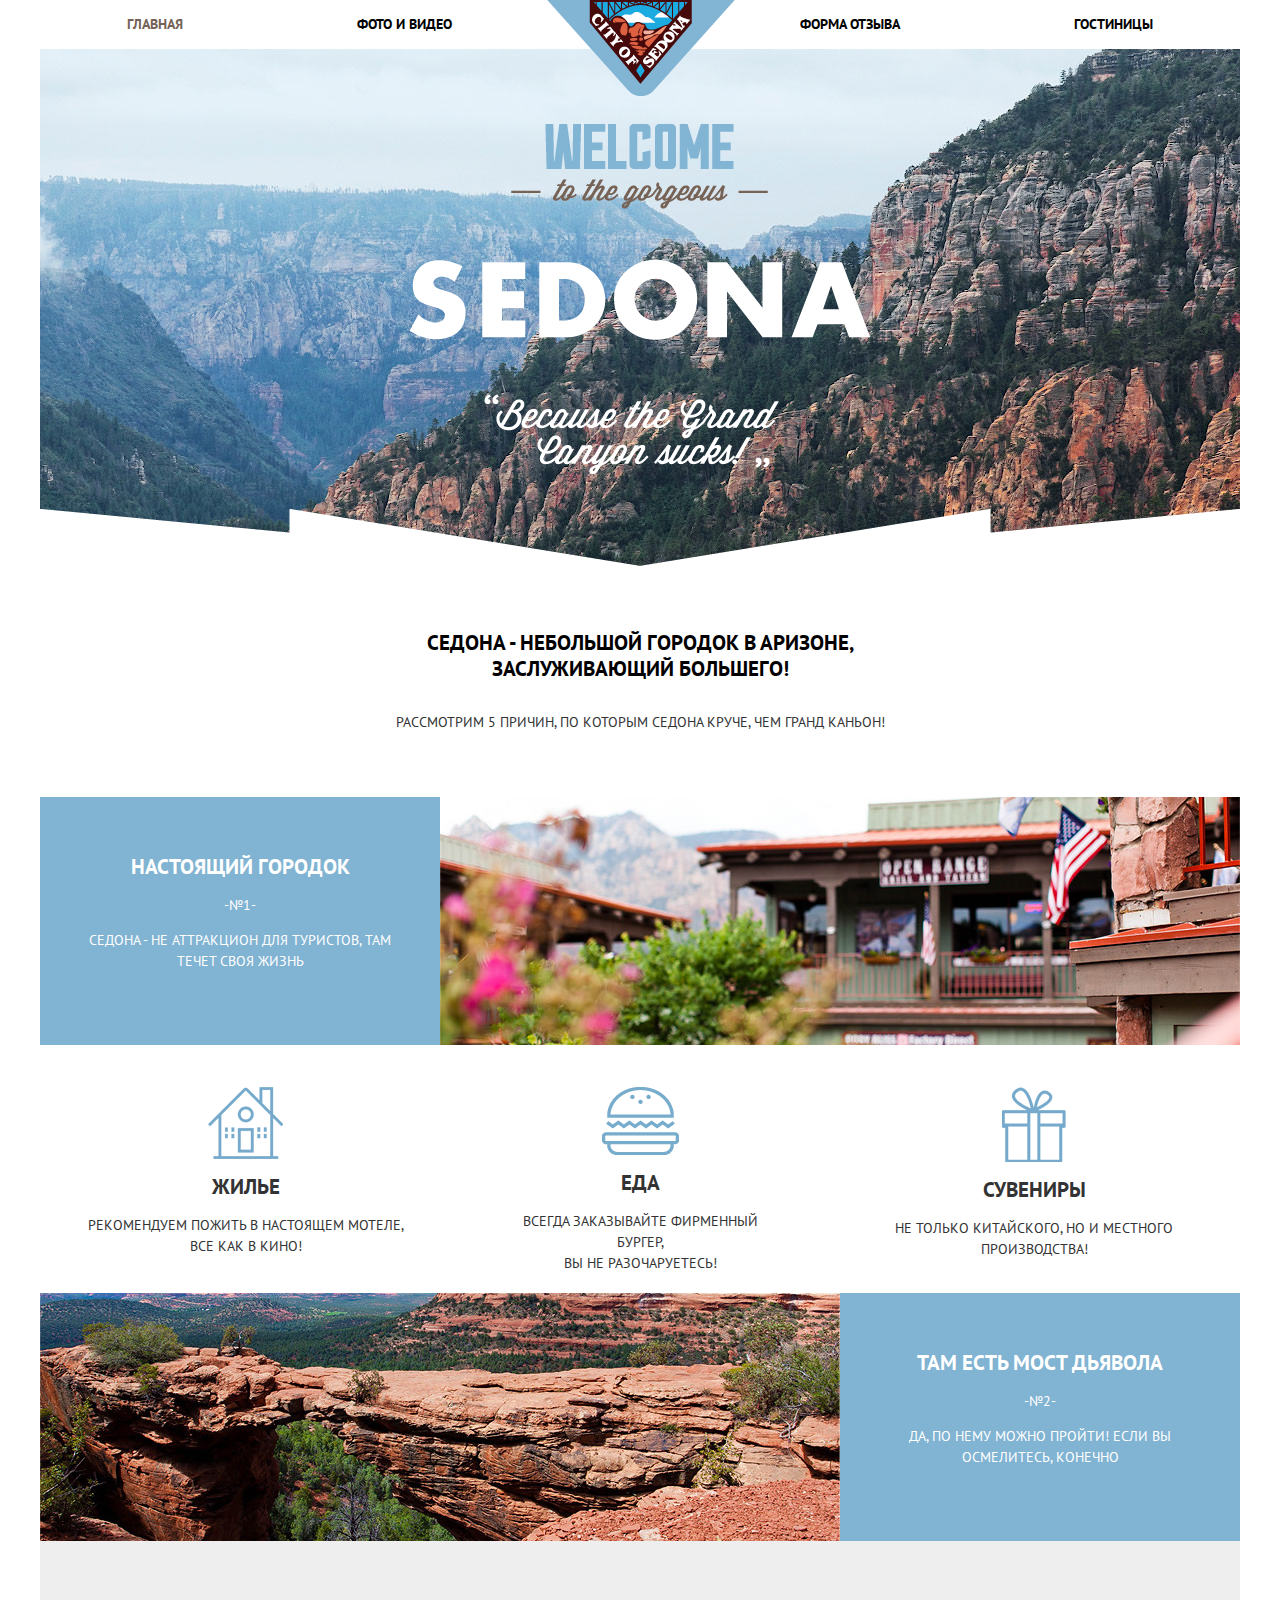
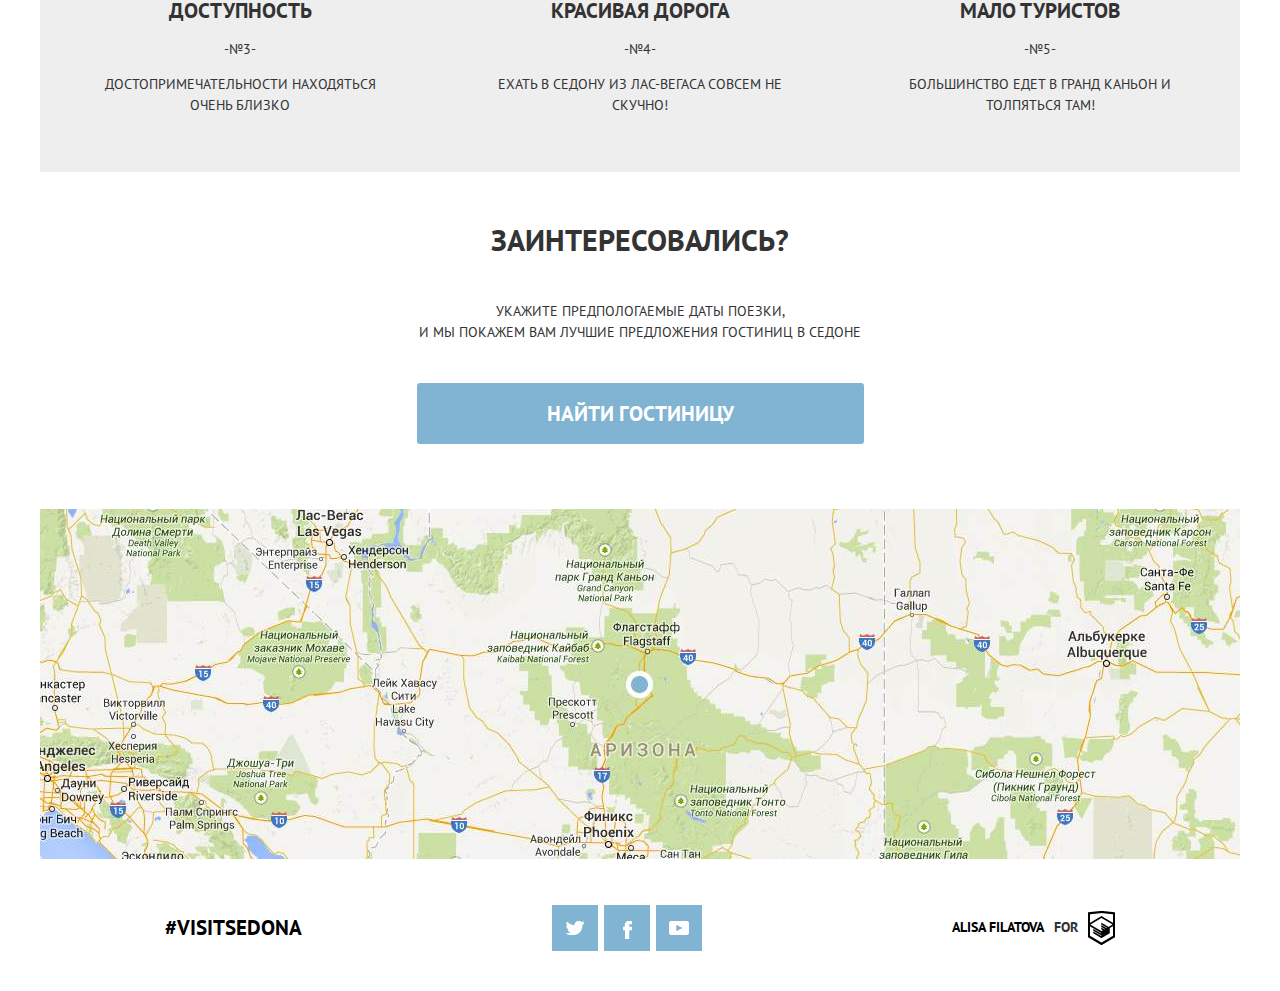
==== index.html @ b8dcd176 "Initial commit" ====
<!DOCTYPE html>
<html lang="ru">
<head>
    <meta charset="utf-8">
    <meta name="viewport" content="width=device-width, initial-scale=1">

    <link rel="stylesheet" href="css/normalize.css">
    <link rel="stylesheet" href="css/index.css">
    <title>Sedona</title>
</head>
<body>
    <header class="page-header container">

        <nav class="main-nav">
            
            <button class="toggle toggle_close-bar" type="button"></button>
            <button class="toggle toggle_open-bar" type="button"></button>
            
            
            <div class="main-nav__wrapper">
                <ul class="main-nav__items">
                    <li class="main-nav__item">
                        <a href="index.html#" class="main-nav__link main-nav__link_active">Главная</a>
                    </li>
                    <li class="main-nav__item">
                        <a href="photo-video.html#" class="main-nav__link">
                        Фото и видео</a>
                    </li>
                    <li class="main-nav__item main-nav__item_logo">
                        <a href="index.html#" class="main-nav__link main-nav__link_logo">
                            <picture>
                                <source 
                                    media="(max-width:768px)" 
                                    srcset="img/logotype-tablet.png"
                                >
                                <img 
                                    class="main-nav__logo" 
                                    src="img/logotype-desktop.png" 
                                    alt="Sedona"
                                >
                            </picture>
                        </a>
                    </li>
                    <li class="main-nav__item">
                        <a href="form.html#" class="main-nav__link">Форма отзыва</a>
                    </li>
                    <li class="main-nav__item">
                        <a href="hotels.html#" class="main-nav__link">Гостиницы</a>
                    </li>
                </ul>
            </div>

        </nav>
        <section class="promo promo_index">
            <picture>
                <source 
                    media="(max-width:320px)" 
                    srcset="img/logo-mobile.png"
                >
                <source 
                    media="(max-width:768px)" 
                    srcset="img/logo-tablet.png"
                >
                <img
                    class="main-page__logo"
                    src="img/logo.png"
                    alt="Sedona"
                >
            </picture>
        </section>
    </header>
    
    <main class="main-page container">
        
        <div class="main-page__heading">
            
            <h1 class="main-page__title">
                Cедона - небольшой городок в аризоне,<br> 
                заслуживающий большего!
            </h1>
            <p class="main-page__description">
                Рассмотрим 5 причин, по которым Седона круче, 
                чем Гранд Каньон!
            </p>

        </div>

        <section class="features">
            
            <div class="features__wrapper features__wrapper_picture">
                
                <div class="features__item features__item_photo">
                    <h2 class="features__title">Настоящий городок</h2>
                    <span class="features__number">-№1-</span>
                    <p class="features__text">
                        Седона - не аттракцион для туристов, 
                        там течет своя жизнь
                    </p>
                </div>
                
                <div class="features__picture">
                    <picture>
                        <source 
                            media="(max-width:320px)" 
                            srcset="img/photo-city-mobile.jpg"
                        >
                        <source 
                            media="(max-width:768px)" 
                            srcset="img/photo-city-tablet.jpg"
                        >
                        <img 
                            src="img/photo-city.jpg" 
                            alt="Город Седона" 
                            class="features__photo" 
                        >
                    </picture>
                </div>

            </div>
            
            <div class="features__wrapper">
                <div class="features__item">
                    <i class="features__icon features__icon_home"></i>
                    <h2 class="features__title">Жилье</h2>
                    <p class="features__text">
                        Рекомендуем пожить 
                        в настоящем мотеле, 
                        все как в кино!
                    </p>
                </div>

                <div class="features__item">
                    <i class="features__icon features__icon_food"></i>
                    <h2 class="features__title">Еда</h2>
                    <p class="features__text">
                        Всегда заказывайте 
                        фирменный бургер,<br> 
                        вы не разочаруетесь!
                    </p>
                </div>

                <div class="features__item">
                    <i class="features__icon features__icon_suvenire"></i>
                    <h2 class="features__title">Сувениры</h2>
                    <p class="features__text">
                        Не только китайского,
                        но и местного производства!
                    </p>
                </div>
            </div>

            <div class="features__wrapper features__wrapper_picture">
                <div class="features__picture">
                    <picture>
                        <source 
                            media="(max-width:320px)" 
                            srcset="img/photo-bridge-mobile.jpg"
                        >
                        <source 
                            media="(max-width:768px)" 
                            srcset="img/photo-bridge-tablet.jpg"
                        >
                        <img 
                            src="img/photo-bridge.jpg" 
                            alt="Мост Дьявола" 
                            class="features__photo" 
                        >
                    </picture>
                </div>

                <div class="features__item features__item_photo">
                    <h2 class="features__title">
                        Там есть мост дьявола
                    </h2>
                    <span class="features__number">-№2-</span>
                    <p class="features__text">
                        Да, по нему можно пройти!
                        Если вы осмелитесь, конечно
                    </p>
                </div>
            </div>

            <div class="features__wrapper features__wrapper_bottom">
                <div class="features__item">
                    <h2 class="features__title">
                        Доступность
                    </h2>
                    <span class="features__number">-№3-</span>
                    <p class="features__text">
                        Достопримечательности
                        находяться очень близко
                    </p>
                </div>

                <div class="features__item">
                    <h2 class="features__title">
                        Красивая дорога
                    </h2>
                    <span class="features__number">-№4-</span>
                    <p class="features__text">
                        Ехать в Седону из Лас-Вегаса 
                        совсем не скучно!
                    </p>
                </div>

                <div class="features__item">
                    <h2 class="features__title">
                        Мало туристов
                    </h2>
                    <span class="features__number">-№5-</span>
                    <p class="features__text">
                        Большинство едет в Гранд Каньон 
                        и толпяться там!
                    </p>
                </div>
            </div>
        </section>

        <section class="search-hotel">
            <div class="search-hotel__wrapper">
                <h3 class="search-hotel__title">Заинтересовались?</h3>
                <p class="search-hotel__text">
                    Укажите предпологаемые даты поезки,<br>
                    и мы покажем вам лучшие предложения 
                    гостиниц в Седоне
                </p>
                <a href="hotels.html#" class="btn search-hotel__btn">Найти гостиницу</a>
            </div>
        </section>

        <section class="map">
            <iframe class="google-map" src="https://www.google.com/maps/embed?pb=!1m18!1m12!1m3!1d349398.02219694364!2d-111.99838605877922!3d34.8019179058495!2m3!1f0!2f0!3f0!3m2!1i1024!2i768!4f13.1!3m3!1m2!1s0x872da132f942b00d%3A0x5548c523fa6c8efd!2z0KHQtdC00L7QvdCwLCDQkNGA0LjQt9C-0L3QsCA4NjMzNiwg0KHQqNCQ!5e0!3m2!1sru!2sru!4v1491393679268" width="1200" height="350" frameborder="0" allowfullscreen>
            </iframe>
        </section>

    </main>
    
    <footer class="footer container">
        <div class="footer__wrapper">
            
            <a href="#" class="base-link footer__hashtag">#visitsedona</a>
            
            <div class="social-btn-wrapper">
                <a href="#" class="social-btn"> 
                    <i class="social-btn__icon social-btn__icon_twitter"></i>
                </a>
                <a href="#" class="social-btn ">
                    <i class="social-btn__icon social-btn__icon_facebook"></i>
                </a>
                <a href="#" class="social-btn">
                    <i class="social-btn__icon social-btn__icon_youtube"></i>
                </a>
            </div>

            <div class="copyright">
                <a class="copyright__link base-link" href="http://alicedesign.ru/">
                   Alisa Filatova
                </a> 
                for 
                <a class="copyright__logo-academy" href="https://htmlacademy.ru/"></a>
            </div>
        </div>
    </footer>
    
    <script src="js/main-nav.js"></script>

</body>
</html>
---- css/index.css ----
@font-face {
  font-family: 'PT Sans', sans-serif;
  src: url('https://fonts.googleapis.com/css?family=PT+Sans:400,700&subset=cyrillic,cyrillic-ext');
  font-weight: 400, 700;
  font-style: normal;
}
/* pt-sans-regular - latin_cyrillic_cyrillic-ext */
@font-face {
  font-family: 'PT Sans';
  font-style: normal;
  font-weight: 400;
  src: url('../fonts/pt-sans-v8-latin_cyrillic_cyrillic-ext-regular.eot');
  /* IE9 Compat Modes */
  src: local('PT Sans'), local('PTSans-Regular'), url('../fonts/pt-sans-v8-latin_cyrillic_cyrillic-ext-regular.eot?#iefix') format('embedded-opentype'), /* IE6-IE8 */ url('../fonts/pt-sans-v8-latin_cyrillic_cyrillic-ext-regular.woff2') format('woff2'), /* Super Modern Browsers */ url('../fonts/pt-sans-v8-latin_cyrillic_cyrillic-ext-regular.woff') format('woff'), /* Modern Browsers */ url('../fonts/pt-sans-v8-latin_cyrillic_cyrillic-ext-regular.ttf') format('truetype'), /* Safari, Android, iOS */ url('../fonts/pt-sans-v8-latin_cyrillic_cyrillic-ext-regular.svg#PTSans') format('svg');
  /* Legacy iOS */
}
/* pt-sans-700 - latin_cyrillic_cyrillic-ext */
@font-face {
  font-family: 'PT Sans';
  font-style: normal;
  font-weight: 700;
  src: url('../fonts/pt-sans-v8-latin_cyrillic_cyrillic-ext-700.eot');
  /* IE9 Compat Modes */
  src: local('PT Sans Bold'), local('PTSans-Bold'), url('../fonts/pt-sans-v8-latin_cyrillic_cyrillic-ext-700.eot?#iefix') format('embedded-opentype'), /* IE6-IE8 */ url('../fonts/pt-sans-v8-latin_cyrillic_cyrillic-ext-700.woff2') format('woff2'), /* Super Modern Browsers */ url('../fonts/pt-sans-v8-latin_cyrillic_cyrillic-ext-700.woff') format('woff'), /* Modern Browsers */ url('../fonts/pt-sans-v8-latin_cyrillic_cyrillic-ext-700.ttf') format('truetype'), /* Safari, Android, iOS */ url('../fonts/pt-sans-v8-latin_cyrillic_cyrillic-ext-700.svg#PTSans') format('svg');
  /* Legacy iOS */
}
@font-face {
  font-family: 'PT Sans Narrow', sans-serif;
  src: url('https://fonts.googleapis.com/css?family=PT+Sans+Narrow:400,700&subset=cyrillic,cyrillic-ext');
  font-weight: 400, 700;
  font-style: normal;
}
/* pt-sans-narrow-regular - latin_cyrillic_cyrillic-ext */
@font-face {
  font-family: 'PT Sans Narrow';
  font-style: normal;
  font-weight: 400;
  src: url('../fonts/pt-sans-narrow-v7-latin_cyrillic_cyrillic-ext-regular.eot');
  /* IE9 Compat Modes */
  src: local('PT Sans Narrow'), local('PTSans-Narrow'), url('../fonts/pt-sans-narrow-v7-latin_cyrillic_cyrillic-ext-regular.eot?#iefix') format('embedded-opentype'), /* IE6-IE8 */ url('../fonts/pt-sans-narrow-v7-latin_cyrillic_cyrillic-ext-regular.woff2') format('woff2'), /* Super Modern Browsers */ url('../fonts/pt-sans-narrow-v7-latin_cyrillic_cyrillic-ext-regular.woff') format('woff'), /* Modern Browsers */ url('../fonts/pt-sans-narrow-v7-latin_cyrillic_cyrillic-ext-regular.ttf') format('truetype'), /* Safari, Android, iOS */ url('../fonts/pt-sans-narrow-v7-latin_cyrillic_cyrillic-ext-regular.svg#PTSansNarrow') format('svg');
  /* Legacy iOS */
}
/* pt-sans-narrow-700 - latin_cyrillic_cyrillic-ext */
@font-face {
  font-family: 'PT Sans Narrow';
  font-style: normal;
  font-weight: 700;
  src: url('../fonts/pt-sans-narrow-v7-latin_cyrillic_cyrillic-ext-700.eot');
  /* IE9 Compat Modes */
  src: local('PT Sans Narrow Bold'), local('PTSans-NarrowBold'), url('../fonts/pt-sans-narrow-v7-latin_cyrillic_cyrillic-ext-700.eot?#iefix') format('embedded-opentype'), /* IE6-IE8 */ url('../fonts/pt-sans-narrow-v7-latin_cyrillic_cyrillic-ext-700.woff2') format('woff2'), /* Super Modern Browsers */ url('../fonts/pt-sans-narrow-v7-latin_cyrillic_cyrillic-ext-700.woff') format('woff'), /* Modern Browsers */ url('../fonts/pt-sans-narrow-v7-latin_cyrillic_cyrillic-ext-700.ttf') format('truetype'), /* Safari, Android, iOS */ url('../fonts/pt-sans-narrow-v7-latin_cyrillic_cyrillic-ext-700.svg#PTSansNarrow') format('svg');
  /* Legacy iOS */
}
body {
  position: relative;
  max-width: 1280px;
  font-family: 'PT Sans', 'Arial', sans-serif;
  font-weight: 400;
  text-transform: uppercase;
  font-size: 14px;
  color: #333333;
  line-height: 21px;
  background-color: #ffffff;
  text-align: center;
  margin: auto;
}
@media (max-width: 768px) {
  body {
    font-size: 14px;
    min-width: 768px;
  }
}
@media (max-width: 320px) {
  body {
    min-width: 320px;
  }
}
.container {
  width: 1200px;
  margin: 0 auto;
  padding: 0 40px;
}
@media (max-width: 768px) {
  .container {
    width: 768px;
    margin: 0;
    padding: 0;
  }
}
@media (max-width: 320px) {
  .container {
    width: 320px;
    margin: 0;
    padding: 0;
  }
}
@media (max-width: 1280px) {
  .container__inner {
    width: 1200px;
    margin: 0 auto;
    padding: 0 40px;
  }
}
@media (max-width: 768px) {
  .container__inner {
    width: 648px;
    padding: 0 60px;
    margin: 0;
  }
}
@media (max-width: 320px) {
  .container__inner {
    width: 320px;
    padding: 0;
    margin: 0;
  }
}
.social-btn {
  width: 46px;
  height: 46px;
  background-color: #81b3d2;
  display: inline-block;
  vertical-align: middle;
}
.social-btn:hover {
  background-color: #669ec0;
  transition: 0.3s;
}
.social-btn:active {
  background-color: #5496bd;
}
.social-btn__icon {
  background-image: url('../img/spritesheet2.png');
  background-repeat: no-repeat;
  display: inline-block;
  margin-top: 35%;
}
.social-btn__icon_twitter {
  width: 18px;
  height: 14px;
  background-position: -38px -159px;
}
.social-btn__icon_facebook {
  width: 9px;
  height: 18px;
  background-position: -164px -5px;
}
.social-btn__icon_youtube {
  width: 20px;
  height: 14px;
  background-position: -66px -159px;
}
.copyright {
  font-weight: 700;
  display: flex;
  align-items: center;
}
.copyright__link {
  margin-right: 10px;
}
.copyright__logo-academy {
  width: 27px;
  height: 34px;
  background-image: url('../img/spritesheet2.png');
  background-repeat: no-repeat;
  background-position: -140px -37px;
  display: inline-block;
  margin-left: 10px;
}
.copyright__logo-academy:hover {
  opacity: 0.6;
}
.copyright__logo-academy:active {
  opacity: 0.3;
}
.google-map {
  width: 1200px;
  height: 350px;
}
@media (max-width: 768px) {
  .google-map {
    width: 768px;
    height: 350px;
  }
}
@media (max-width: 320px) {
  .google-map {
    width: 320px;
    height: 350px;
  }
}
.base-link {
  text-decoration: none;
  color: #000000;
}
.base-link:hover {
  color: #81b3d2;
  transition: 0.3s;
}
.base-link:active {
  color: rgba(0, 0, 0, 0.5);
}
.page-header {
  position: relative;
  top: 0;
}
@media (max-width: 320px) {
  .page-header {
    top: 52px;
  }
}
.toggle {
  display: none;
}
.toggle_open-bar {
  border: none;
  width: 23px;
  height: 22px;
  background-color: #ffffff;
  background-image: url('../img/spritesheet2.png');
  background-repeat: no-repeat;
  background-position: -5px -159px;
  display: none;
}
@media (max-width: 320px) {
  .toggle_open-bar {
    display: block;
    position: absolute;
    top: -36px;
    right: 21px;
  }
}
.toggle_close-bar {
  border: none;
  width: 24px;
  height: 23px;
  background-color: #ffffff;
  position: absolute;
  right: 21px;
  top: -36px;
  display: none;
}
.toggle_close-bar::after {
  content: '';
  display: block;
  width: 22px;
  height: 4px;
  background-color: #81b3d2;
  position: absolute;
  top: 9px;
  left: 2px;
  transform: rotate(41deg);
}
.toggle_close-bar::before {
  content: '';
  display: block;
  width: 22px;
  height: 4px;
  background-color: #81b3d2;
  position: absolute;
  top: 9px;
  left: 2px;
  transform: rotate(134deg);
}
@media (max-width: 320px) {
  .toggle_close-bar {
    display: block;
  }
}
.main-nav {
  background-color: #ffffff;
}
.main-nav__items {
  list-style: none;
  font-weight: 700;
  display: flex;
  flex-direction: row;
  justify-content: space-around;
  align-items: flex-start;
  position: relative;
  padding: 0;
}
@media (max-width: 768px) {
  .main-nav__items {
    font-size: 16px;
  }
}
@media (max-width: 320px) {
  .main-nav__items {
    flex-direction: column;
    align-items: center;
    z-index: 100;
    position: absolute;
    top: -38px;
    left: 0;
    display: none;
  }
}
@media (max-width: 320px) {
  .main-nav__items_open {
    display: block;
  }
}
@media (max-width: 320px) {
  .main-nav__item_logo {
    display: none;
  }
}
@media (max-width: 320px) {
  .main-nav__item {
    align-self: stretch;
    position: static;
    transform: translateY(22px);
  }
}
.main-nav__link {
  text-decoration: none;
  color: #000000;
}
.main-nav__link:hover {
  color: #81b3d2;
  transition: 0.3s;
}
.main-nav__link:active {
  color: #333333;
  opacity: 0.6;
}
@media (max-width: 320px) {
  .main-nav__link {
    color: #ffffff;
    background-color: #81b3d2;
    border-bottom: 1px solid #678fa8;
    border-top: 1px solid #9ac2db;
    font-size: 18px;
    display: block;
    padding: 30px 93px;
  }
  .main-nav__link:active {
    background-color: #5496bd;
    color: #333333;
    opacity: 1;
  }
}
.main-nav__link_logo {
  position: absolute;
  right: 505px;
  top: -14px;
}
@media (max-width: 768px) {
  .main-nav__link_logo {
    right: 346px;
  }
}
.main-nav__link_active {
  color: #766357;
}
.promo {
  background-color: #5496bd;
  background: url('../img/intro-triangle.png') no-repeat bottom, url('../img/back-desktop.jpg') no-repeat bottom;
  padding-top: 75px;
  padding-bottom: 86px;
}
@media (max-width: 320px) {
  .promo::after {
    content: url('../img/logotype-mobile.png');
    position: absolute;
    top: -52px;
    right: 106px;
    z-index: 200;
  }
}
@media (max-width: 320px) {
  .promo_index {
    background: url('../img/intro-triangle.png') no-repeat bottom, url('../img/back-desktop.jpg') no-repeat top;
  }
}
.footer {
  padding-top: 40px;
  padding-bottom: 40px;
  overflow: hidden;
}
.footer__wrapper {
  display: flex;
  flex-direction: row;
  justify-content: space-around;
  align-items: center;
}
@media (max-width: 320px) {
  .footer__wrapper {
    flex-direction: column;
  }
}
.footer__hashtag {
  font-weight: 700;
  font-size: 21px;
}
.social-btn-wrapper {
  display: flex;
  justify-content: space-between;
  min-width: 150px;
}
@media (max-width: 320px) {
  .social-btn-wrapper {
    margin-top: 10px;
    margin-bottom: 10px;
  }
}
.btn {
  background-color: #81b3d2;
  font-weight: 700;
  font-size: 21px;
  color: #ffffff;
  text-decoration: none;
  padding: 20px 130px;
  border-radius: 3px;
  cursor: pointer;
}
.btn:hover {
  background-color: #669ec0;
  transition: 0.3s;
}
.btn:active {
  background-color: #5496bd;
  color: rgba(255, 255, 255, 0.5);
}
.main-page__heading {
  padding-top: 50px;
  padding-bottom: 50px;
}
@media (max-width: 320px) {
  .main-page__heading {
    padding-bottom: 0;
  }
}
.main-page__title {
  font-size: 21px;
  line-height: 26px;
  font-weight: 700;
  color: #000000;
  margin-bottom: 30px;
}
@media (max-width: 320px) {
  .main-page__title {
    margin-top: 40px;
    padding: 0 30px;
    font-size: 18px;
  }
}
.features {
  display: flex;
  flex-direction: column;
}
.features__wrapper {
  display: flex;
  flex-direction: row;
  justify-content: space-between;
  max-height: 248px;
  overflow: hidden;
}
.features__wrapper_bottom {
  background: #eeeeee;
}
@media (max-width: 320px) {
  .features__wrapper {
    flex-direction: column;
    max-height: none;
  }
}
.features__item {
  padding: 42px 46px;
}
@media (max-width: 768px) {
  .features__item {
    padding: 28px 15px;
  }
}
@media (max-width: 320px) {
  .features__item {
    border-bottom: 1px solid #f2f2f2;
  }
}
.features__item_photo {
  background-color: #81b3d2;
  color: #ffffff;
}
.features__title {
  font-size: 21px;
}
.features__text {
  max-width: 320px;
}
.features__icon {
  background-image: url('../img/spritesheet2.png');
  background-repeat: no-repeat;
  display: inline-block;
  vertical-align: middle;
}
.features__icon_home {
  width: 75px;
  height: 72px;
  background-position: -5px -69px;
}
.features__icon_food {
  width: 77px;
  height: 68px;
  background-position: -90px -81px;
}
.features__icon_suvenire {
  width: 64px;
  height: 75px;
  background-position: -211px -5px;
}
@media (max-width: 320px) {
  .features__picture {
    order: 2;
  }
}
.search-hotel {
  padding-bottom: 65px;
  padding-top: 20px;
}
.search-hotel__wrapper {
  display: flex;
  flex-direction: column;
  align-items: center;
  padding: 0 10px;
}
.search-hotel__title {
  font-size: 30px;
  line-height: 35px;
}
@media (max-width: 320px) {
  .search-hotel__title {
    font-size: 21px;
  }
}
.search-hotel__text {
  margin-bottom: 40px;
}
@media (max-width: 320px) {
  .search-hotel__btn {
    padding: 15px 40px;
    font-size: 18px;
  }
}
.map {
  overflow: hidden;
  background-image: url('../img/map-desktop.jpg');
  background-repeat: no-repeat;
}
@media (max-width: 768px) {
  .map {
    background-image: url('../img/map-tablet.jpg');
  }
}
@media (max-width: 320px) {
  .map {
    background-image: url('../img/map-mobile.jpg');
  }
}
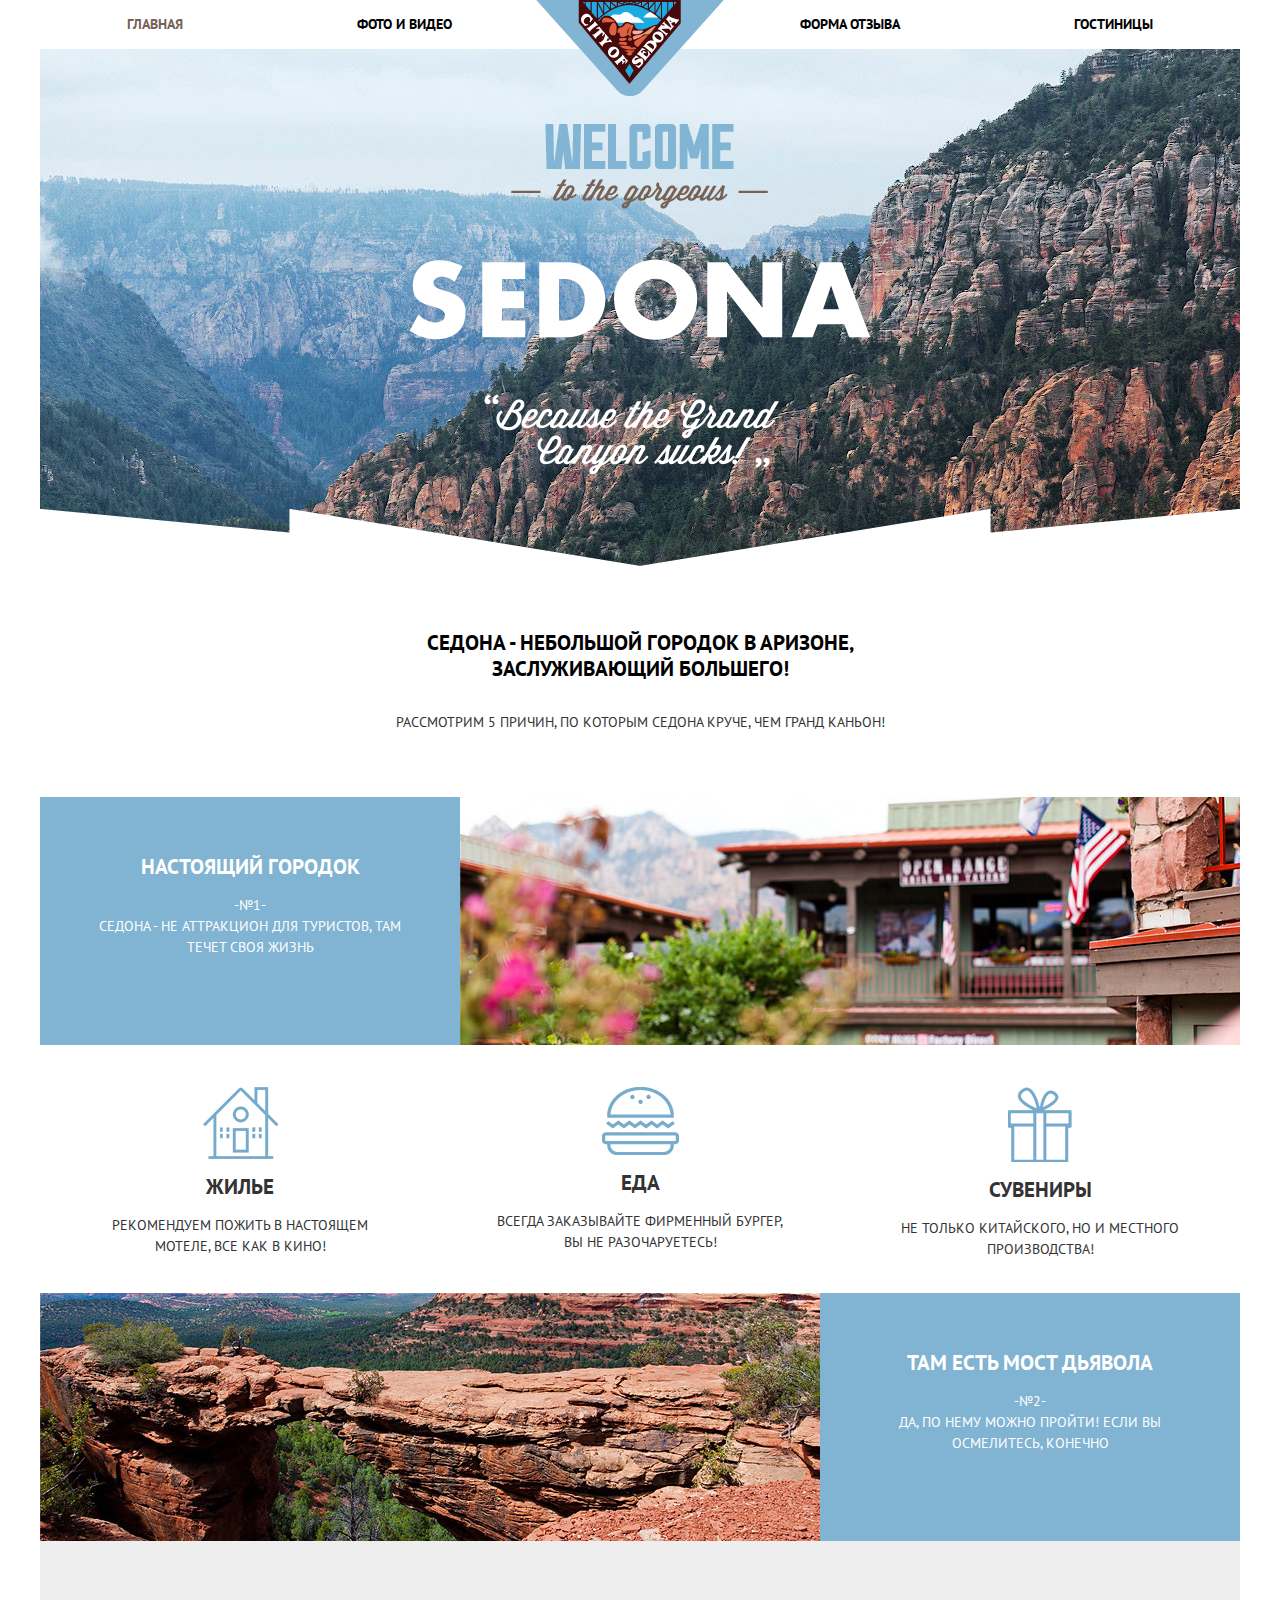
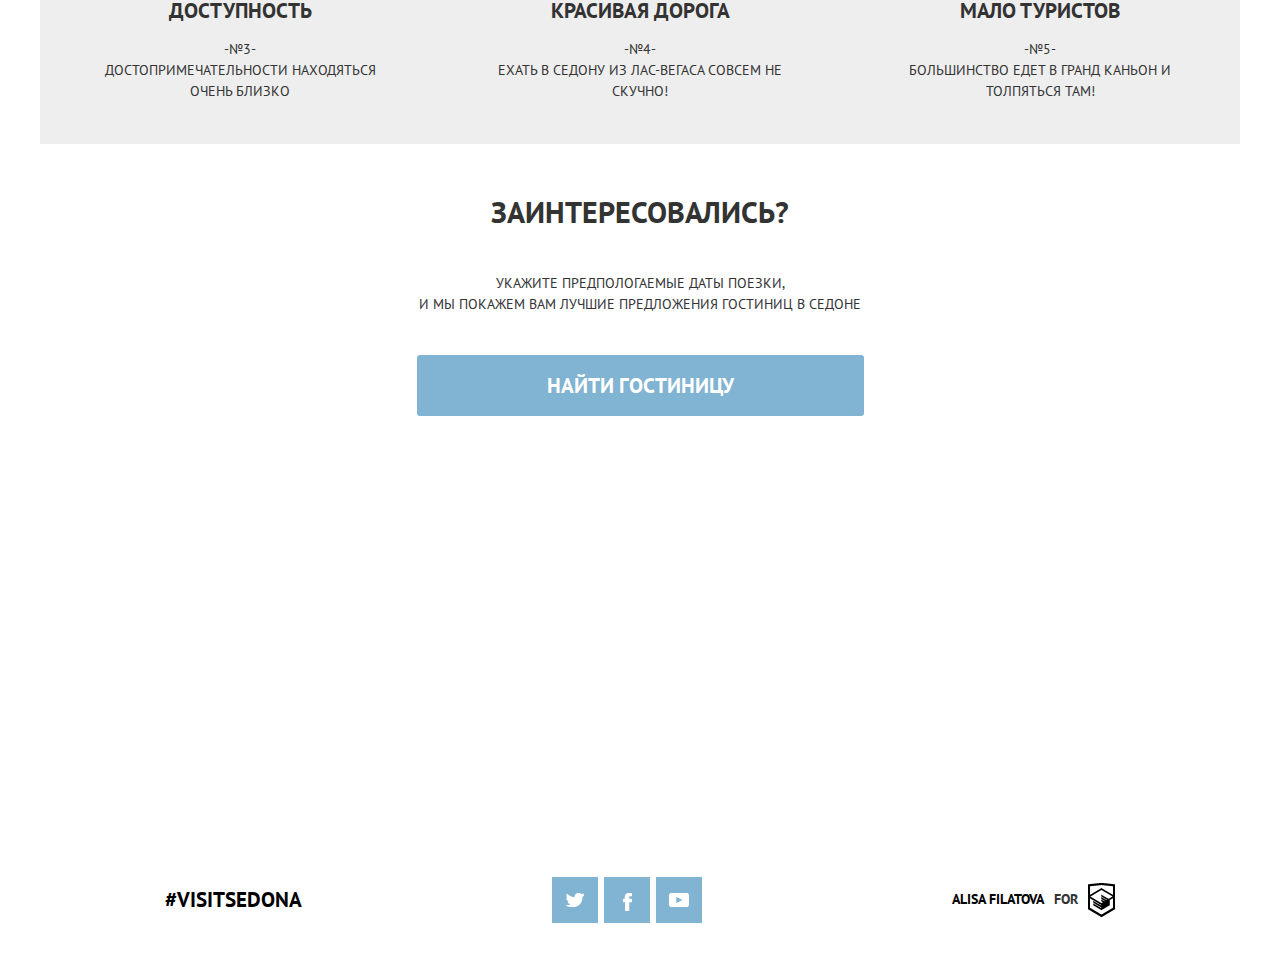
==== commit bc8848ed: "исправлена адаптивность" ====
--- a/index.html
+++ b/index.html
@@ -15,27 +15,25 @@
             
             <button class="toggle toggle_close-bar" type="button"></button>
             <button class="toggle toggle_open-bar" type="button"></button>
-            
-            
+
             <div class="main-nav__wrapper">
                 <ul class="main-nav__items">
                     <li class="main-nav__item">
                         <a href="index.html#" class="main-nav__link main-nav__link_active">Главная</a>
                     </li>
                     <li class="main-nav__item">
-                        <a href="photo-video.html#" class="main-nav__link">
-                        Фото и видео</a>
+                        <a href="photo-video.html#" class="main-nav__link">Фото и видео</a>
                     </li>
                     <li class="main-nav__item main-nav__item_logo">
                         <a href="index.html#" class="main-nav__link main-nav__link_logo">
                             <picture>
-                                <source 
-                                    media="(max-width:768px)" 
+                                <source
+                                    media="(max-width:800px)"
                                     srcset="img/logotype-tablet.png"
                                 >
-                                <img 
-                                    class="main-nav__logo" 
-                                    src="img/logotype-desktop.png" 
+                                <img
+                                    class="main-nav__logo"
+                                    src="img/logotype-desktop.png"
                                     alt="Sedona"
                                 >
                             </picture>
@@ -54,7 +52,7 @@
         <section class="promo promo_index">
             <picture>
                 <source 
-                    media="(max-width:320px)" 
+                    media="(max-width:425px)"
                     srcset="img/logo-mobile.png"
                 >
                 <source 
--- a/css/index.css
+++ b/css/index.css
@@ -50,9 +50,14 @@
   src: local('PT Sans Narrow Bold'), local('PTSans-NarrowBold'), url('../fonts/pt-sans-narrow-v7-latin_cyrillic_cyrillic-ext-700.eot?#iefix') format('embedded-opentype'), /* IE6-IE8 */ url('../fonts/pt-sans-narrow-v7-latin_cyrillic_cyrillic-ext-700.woff2') format('woff2'), /* Super Modern Browsers */ url('../fonts/pt-sans-narrow-v7-latin_cyrillic_cyrillic-ext-700.woff') format('woff'), /* Modern Browsers */ url('../fonts/pt-sans-narrow-v7-latin_cyrillic_cyrillic-ext-700.ttf') format('truetype'), /* Safari, Android, iOS */ url('../fonts/pt-sans-narrow-v7-latin_cyrillic_cyrillic-ext-700.svg#PTSansNarrow') format('svg');
   /* Legacy iOS */
 }
+* {
+  -webkit-box-sizing: border-box;
+  -moz-box-sizing: border-box;
+  box-sizing: border-box;
+}
 body {
   position: relative;
-  max-width: 1280px;
+  min-width: 320px;
   font-family: 'PT Sans', 'Arial', sans-serif;
   font-weight: 400;
   text-transform: uppercase;
@@ -66,52 +71,15 @@
 @media (max-width: 768px) {
   body {
     font-size: 14px;
-    min-width: 768px;
-  }
-}
-@media (max-width: 320px) {
-  body {
-    min-width: 320px;
   }
 }
 .container {
-  width: 1200px;
+  max-width: 1200px;
   margin: 0 auto;
-  padding: 0 40px;
 }
 @media (max-width: 768px) {
   .container {
-    width: 768px;
-    margin: 0;
-    padding: 0;
-  }
-}
-@media (max-width: 320px) {
-  .container {
-    width: 320px;
-    margin: 0;
-    padding: 0;
-  }
-}
-@media (max-width: 1280px) {
-  .container__inner {
-    width: 1200px;
-    margin: 0 auto;
-    padding: 0 40px;
-  }
-}
-@media (max-width: 768px) {
-  .container__inner {
-    width: 648px;
-    padding: 0 60px;
-    margin: 0;
-  }
-}
-@media (max-width: 320px) {
-  .container__inner {
-    width: 320px;
-    padding: 0;
-    margin: 0;
+    width: auto;
   }
 }
 .social-btn {
@@ -173,20 +141,8 @@
   opacity: 0.3;
 }
 .google-map {
-  width: 1200px;
+  width: 100%;
   height: 350px;
-}
-@media (max-width: 768px) {
-  .google-map {
-    width: 768px;
-    height: 350px;
-  }
-}
-@media (max-width: 320px) {
-  .google-map {
-    width: 320px;
-    height: 350px;
-  }
 }
 .base-link {
   text-decoration: none;
@@ -203,7 +159,7 @@
   position: relative;
   top: 0;
 }
-@media (max-width: 320px) {
+@media (max-width: 566px) {
   .page-header {
     top: 52px;
   }
@@ -215,13 +171,10 @@
   border: none;
   width: 23px;
   height: 22px;
-  background-color: #ffffff;
-  background-image: url('../img/spritesheet2.png');
-  background-repeat: no-repeat;
-  background-position: -5px -159px;
+  background: #ffffff url('../img/spritesheet2.png') no-repeat -5px -159px;
   display: none;
 }
-@media (max-width: 320px) {
+@media (max-width: 566px) {
   .toggle_open-bar {
     display: block;
     position: absolute;
@@ -261,7 +214,7 @@
   left: 2px;
   transform: rotate(134deg);
 }
-@media (max-width: 320px) {
+@media (max-width: 566px) {
   .toggle_close-bar {
     display: block;
   }
@@ -284,7 +237,7 @@
     font-size: 16px;
   }
 }
-@media (max-width: 320px) {
+@media (max-width: 566px) {
   .main-nav__items {
     flex-direction: column;
     align-items: center;
@@ -292,20 +245,36 @@
     position: absolute;
     top: -38px;
     left: 0;
+    width: 100%;
     display: none;
   }
 }
-@media (max-width: 320px) {
+@media (max-width: 566px) {
   .main-nav__items_open {
     display: block;
   }
 }
-@media (max-width: 320px) {
+.main-nav__logo {
+  position: absolute;
+  top: -14px;
+  right: 43%;
+}
+@media (max-width: 1024px) {
+  .main-nav__logo {
+    right: 41%;
+  }
+}
+@media (max-width: 800px) {
+  .main-nav__logo {
+    right: 45%;
+  }
+}
+@media (max-width: 665px) {
   .main-nav__item_logo {
     display: none;
   }
 }
-@media (max-width: 320px) {
+@media (max-width: 566px) {
   .main-nav__item {
     align-self: stretch;
     position: static;
@@ -315,6 +284,8 @@
 .main-nav__link {
   text-decoration: none;
   color: #000000;
+  padding: 24px;
+  margin: 0;
 }
 .main-nav__link:hover {
   color: #81b3d2;
@@ -324,7 +295,13 @@
   color: #333333;
   opacity: 0.6;
 }
-@media (max-width: 320px) {
+@media (max-width: 768px) {
+  .main-nav__link {
+    padding: 0;
+    font-size: 14px;
+  }
+}
+@media (max-width: 566px) {
   .main-nav__link {
     color: #ffffff;
     background-color: #81b3d2;
@@ -340,35 +317,39 @@
     opacity: 1;
   }
 }
-.main-nav__link_logo {
-  position: absolute;
-  right: 505px;
-  top: -14px;
-}
-@media (max-width: 768px) {
-  .main-nav__link_logo {
-    right: 346px;
-  }
-}
 .main-nav__link_active {
   color: #766357;
 }
 .promo {
-  background-color: #5496bd;
-  background: url('../img/intro-triangle.png') no-repeat bottom, url('../img/back-desktop.jpg') no-repeat bottom;
+  background: url('../img/intro-triangle.png') no-repeat bottom, url('../img/back-desktop.jpg') no-repeat bottom, #5496bd;
   padding-top: 75px;
   padding-bottom: 86px;
 }
-@media (max-width: 320px) {
+@media (max-width: 566px) {
   .promo::after {
     content: url('../img/logotype-mobile.png');
     position: absolute;
     top: -52px;
-    right: 106px;
+    right: 41%;
     z-index: 200;
   }
 }
+@media (max-width: 425px) {
+  .promo::after {
+    right: 38%;
+  }
+}
+@media (max-width: 375px) {
+  .promo::after {
+    right: 36%;
+  }
+}
 @media (max-width: 320px) {
+  .promo::after {
+    right: 33%;
+  }
+}
+@media (max-width: 566px) {
   .promo_index {
     background: url('../img/intro-triangle.png') no-repeat bottom, url('../img/back-desktop.jpg') no-repeat top;
   }
@@ -384,7 +365,7 @@
   justify-content: space-around;
   align-items: center;
 }
-@media (max-width: 320px) {
+@media (max-width: 566px) {
   .footer__wrapper {
     flex-direction: column;
   }
@@ -398,7 +379,7 @@
   justify-content: space-between;
   min-width: 150px;
 }
-@media (max-width: 320px) {
+@media (max-width: 566px) {
   .social-btn-wrapper {
     margin-top: 10px;
     margin-bottom: 10px;
@@ -426,7 +407,7 @@
   padding-top: 50px;
   padding-bottom: 50px;
 }
-@media (max-width: 320px) {
+@media (max-width: 566px) {
   .main-page__heading {
     padding-bottom: 0;
   }
@@ -438,13 +419,18 @@
   color: #000000;
   margin-bottom: 30px;
 }
-@media (max-width: 320px) {
+@media (max-width: 566px) {
   .main-page__title {
     margin-top: 40px;
     padding: 0 30px;
     font-size: 18px;
   }
 }
+@media (max-width: 500px) {
+  .main-page__logo {
+    width: 90%;
+  }
+}
 .features {
   display: flex;
   flex-direction: column;
@@ -459,13 +445,14 @@
 .features__wrapper_bottom {
   background: #eeeeee;
 }
-@media (max-width: 320px) {
+@media (max-width: 566px) {
   .features__wrapper {
     flex-direction: column;
     max-height: none;
   }
 }
 .features__item {
+  width: 35%;
   padding: 42px 46px;
 }
 @media (max-width: 768px) {
@@ -473,8 +460,9 @@
     padding: 28px 15px;
   }
 }
-@media (max-width: 320px) {
+@media (max-width: 566px) {
   .features__item {
+    width: 100%;
     border-bottom: 1px solid #f2f2f2;
   }
 }
@@ -487,10 +475,10 @@
 }
 .features__text {
   max-width: 320px;
+  margin: auto;
 }
 .features__icon {
-  background-image: url('../img/spritesheet2.png');
-  background-repeat: no-repeat;
+  background: url('../img/spritesheet2.png') no-repeat;
   display: inline-block;
   vertical-align: middle;
 }
@@ -509,9 +497,13 @@
   height: 75px;
   background-position: -211px -5px;
 }
-@media (max-width: 320px) {
+.features__picture {
+  width: 65%;
+}
+@media (max-width: 566px) {
   .features__picture {
     order: 2;
+    width: 100%;
   }
 }
 .search-hotel {
@@ -528,7 +520,7 @@
   font-size: 30px;
   line-height: 35px;
 }
-@media (max-width: 320px) {
+@media (max-width: 566px) {
   .search-hotel__title {
     font-size: 21px;
   }
@@ -536,24 +528,9 @@
 .search-hotel__text {
   margin-bottom: 40px;
 }
-@media (max-width: 320px) {
+@media (max-width: 566px) {
   .search-hotel__btn {
     padding: 15px 40px;
     font-size: 18px;
   }
 }
-.map {
-  overflow: hidden;
-  background-image: url('../img/map-desktop.jpg');
-  background-repeat: no-repeat;
-}
-@media (max-width: 768px) {
-  .map {
-    background-image: url('../img/map-tablet.jpg');
-  }
-}
-@media (max-width: 320px) {
-  .map {
-    background-image: url('../img/map-mobile.jpg');
-  }
-}
